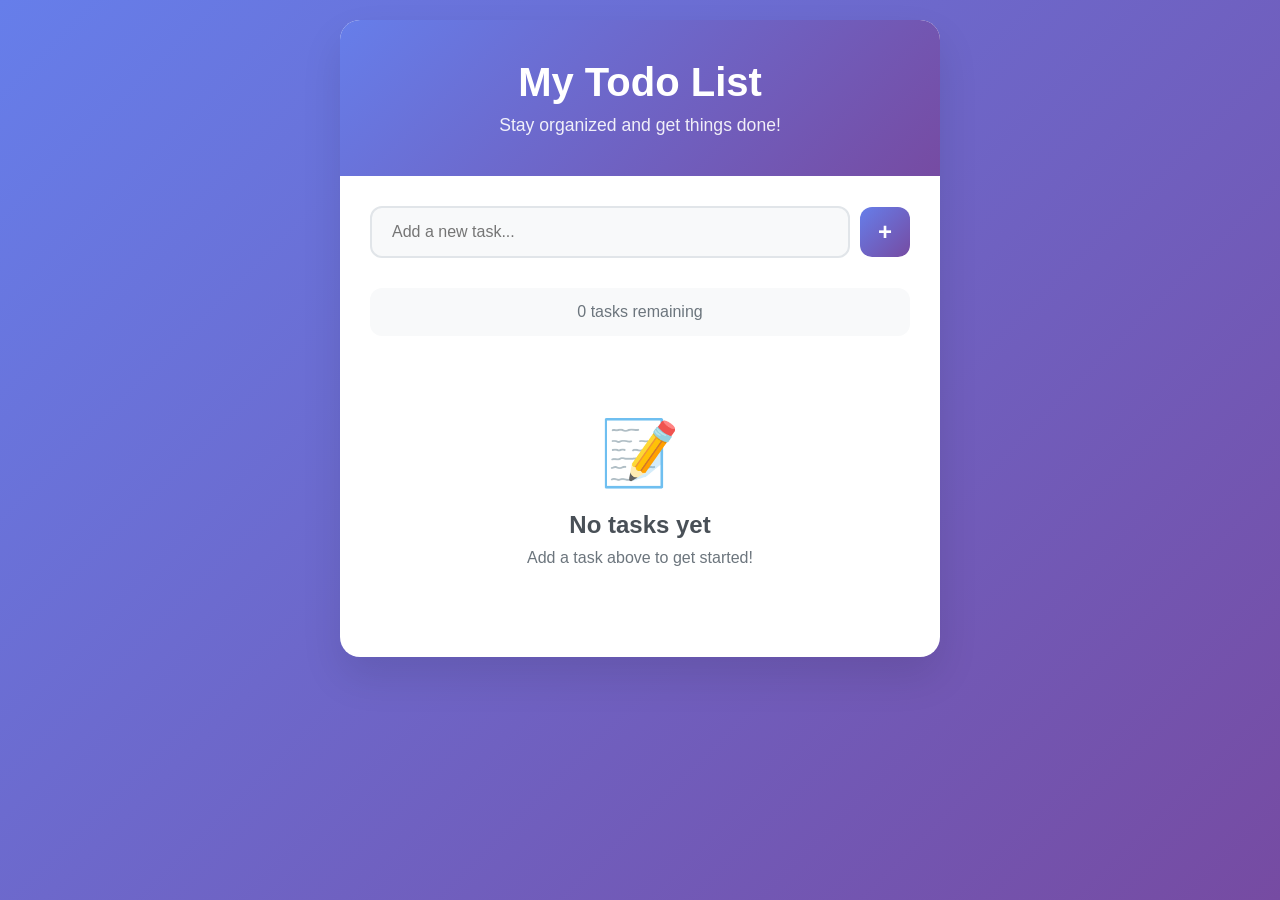
==== index.html @ cea110a5 "Update and rename todo.html to index.html" ====
<!DOCTYPE html>
<html lang="en">
<head>
    <meta charset="UTF-8">
    <meta name="viewport" content="width=device-width, initial-scale=1.0">
    <title>Todo List</title>
    <link rel="stylesheet" href="style.css">
</head>
<body>
    <div class="container">
        <header>
            <h1>My Todo List</h1>
            <p>Stay organized and get things done!</p>
        </header>
        
        <main>
            <form class="todo-form" id="todoForm">
                <div class="input-group">
                    <input 
                        type="text" 
                        id="todoInput" 
                        placeholder="Add a new task..." 
                        required
                        aria-label="New todo item"
                    >
                    <button type="submit" class="add-btn" aria-label="Add todo item">
                        <span>+</span>
                    </button>
                </div>
            </form>
            
            <div class="todo-stats">
                <span id="todoCount">0 tasks remaining</span>
            </div>
            
            <ul class="todo-list" id="todoList" role="list">
            </ul>
            
            <div class="empty-state" id="emptyState">
                <div class="empty-icon">📝</div>
                <h3>No tasks yet</h3>
                <p>Add a task above to get started!</p>
            </div>
        </main>
    </div>
    
    <script src="script.js"></script>
</body>
</html>
---- style.css ----
* {
  margin: 0;
  padding: 0;
  box-sizing: border-box;
}

body {
  font-family: -apple-system, BlinkMacSystemFont, "Segoe UI", Roboto, Oxygen, Ubuntu, Cantarell, sans-serif;
  background: linear-gradient(135deg, #667eea 0%, #764ba2 100%);
  min-height: 100vh;
  padding: 20px;
  color: #333;
}

.container {
  max-width: 600px;
  margin: 0 auto;
  background: white;
  border-radius: 20px;
  box-shadow: 0 20px 40px rgba(0, 0, 0, 0.1);
  overflow: hidden;
}

header {
  background: linear-gradient(135deg, #667eea 0%, #764ba2 100%);
  color: white;
  padding: 40px 30px;
  text-align: center;
}

header h1 {
  font-size: 2.5rem;
  font-weight: 700;
  margin-bottom: 10px;
}

header p {
  font-size: 1.1rem;
  opacity: 0.9;
}

main {
  padding: 30px;
}

.todo-form {
  margin-bottom: 30px;
}

.input-group {
  display: flex;
  gap: 10px;
  align-items: center;
}

#todoInput {
  flex: 1;
  padding: 15px 20px;
  border: 2px solid #e1e5e9;
  border-radius: 12px;
  font-size: 1rem;
  transition: all 0.3s ease;
  background: #f8f9fa;
}

#todoInput:focus {
  outline: none;
  border-color: #667eea;
  background: white;
  box-shadow: 0 0 0 3px rgba(102, 126, 234, 0.1);
}

.add-btn {
  width: 50px;
  height: 50px;
  border: none;
  background: linear-gradient(135deg, #667eea 0%, #764ba2 100%);
  color: white;
  border-radius: 12px;
  font-size: 1.5rem;
  font-weight: bold;
  cursor: pointer;
  transition: all 0.3s ease;
  display: flex;
  align-items: center;
  justify-content: center;
}

.add-btn:hover {
  transform: translateY(-2px);
  box-shadow: 0 5px 15px rgba(102, 126, 234, 0.4);
}

.add-btn:active {
  transform: translateY(0);
}

.todo-stats {
  margin-bottom: 20px;
  padding: 15px 20px;
  background: #f8f9fa;
  border-radius: 12px;
  text-align: center;
  font-weight: 500;
  color: #6c757d;
}

.todo-list {
  list-style: none;
  margin-bottom: 20px;
}

.todo-item {
  display: flex;
  align-items: center;
  padding: 15px 20px;
  margin-bottom: 10px;
  background: #f8f9fa;
  border-radius: 12px;
  transition: all 0.3s ease;
  animation: slideIn 0.3s ease;
}

.todo-item:hover {
  background: #e9ecef;
  transform: translateX(5px);
}

.todo-text {
  flex: 1;
  font-size: 1rem;
  color: #333;
  margin-right: 15px;
}

.todo-item.completed .todo-text {
  text-decoration: line-through;
  color: #6c757d;
  opacity: 0.7;
}

.todo-checkbox {
  width: 20px;
  height: 20px;
  margin-right: 15px;
  cursor: pointer;
  accent-color: #667eea;
}

.delete-btn {
  background: #dc3545;
  color: white;
  border: none;
  padding: 8px 12px;
  border-radius: 8px;
  cursor: pointer;
  font-size: 0.9rem;
  transition: all 0.3s ease;
}

.delete-btn:hover {
  background: #c82333;
  transform: scale(1.05);
}

.empty-state {
  text-align: center;
  padding: 60px 20px;
  color: #6c757d;
}

.empty-state.hidden {
  display: none;
}

.empty-icon {
  font-size: 4rem;
  margin-bottom: 20px;
}

.empty-state h3 {
  font-size: 1.5rem;
  margin-bottom: 10px;
  color: #495057;
}

.empty-state p {
  font-size: 1rem;
}

@keyframes slideIn {
  from {
    opacity: 0;
    transform: translateY(-10px);
  }
  to {
    opacity: 1;
    transform: translateY(0);
  }
}

@keyframes slideOut {
  from {
    opacity: 1;
    transform: translateX(0);
  }
  to {
    opacity: 0;
    transform: translateX(100px);
  }
}

.todo-item.removing {
  animation: slideOut 0.3s ease forwards;
}

/* Responsive Design */
@media (max-width: 768px) {
  body {
    padding: 10px;
  }

  .container {
    border-radius: 15px;
  }

  header {
    padding: 30px 20px;
  }

  header h1 {
    font-size: 2rem;
  }

  main {
    padding: 20px;
  }

  .input-group {
    flex-direction: column;
    gap: 15px;
  }

  #todoInput {
    width: 100%;
  }

  .add-btn {
    width: 100%;
    height: 50px;
  }
}
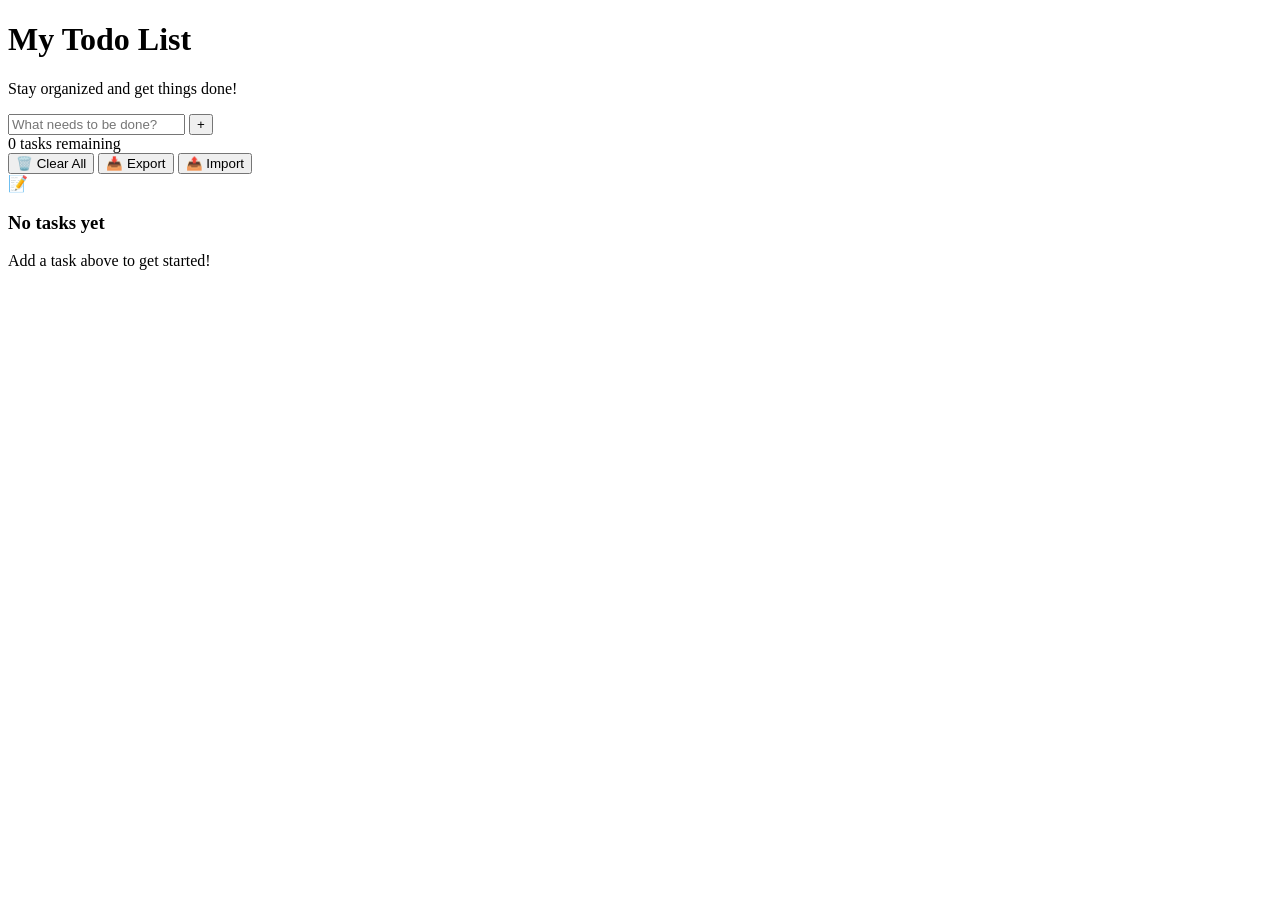
==== commit 3c768461: "Update index.html" ====
--- a/index.html
+++ b/index.html
@@ -3,8 +3,8 @@
 <head>
     <meta charset="UTF-8">
     <meta name="viewport" content="width=device-width, initial-scale=1.0">
-    <title>Todo List</title>
-    <link rel="stylesheet" href="style.css">
+    <title>Todo List App</title>
+    <link rel="stylesheet" href="styles.css">
 </head>
 <body>
     <div class="container">
@@ -19,7 +19,7 @@
                     <input 
                         type="text" 
                         id="todoInput" 
-                        placeholder="Add a new task..." 
+                        placeholder="What needs to be done?" 
                         required
                         aria-label="New todo item"
                     >
@@ -33,7 +33,21 @@
                 <span id="todoCount">0 tasks remaining</span>
             </div>
             
+            <div class="todo-management">
+              <button class="management-btn" id="clearAllBtn" title="Clear all tasks">
+                🗑️ Clear All
+              </button>
+              <button class="management-btn" id="exportBtn" title="Export tasks to file">
+                📥 Export
+              </button>
+              <input type="file" id="importFile" accept=".json" style="display: none;">
+              <button class="management-btn" id="importBtn" title="Import tasks from file">
+                📤 Import
+              </button>
+            </div>
+
             <ul class="todo-list" id="todoList" role="list">
+                <!-- Todo items will be dynamically added here -->
             </ul>
             
             <div class="empty-state" id="emptyState">
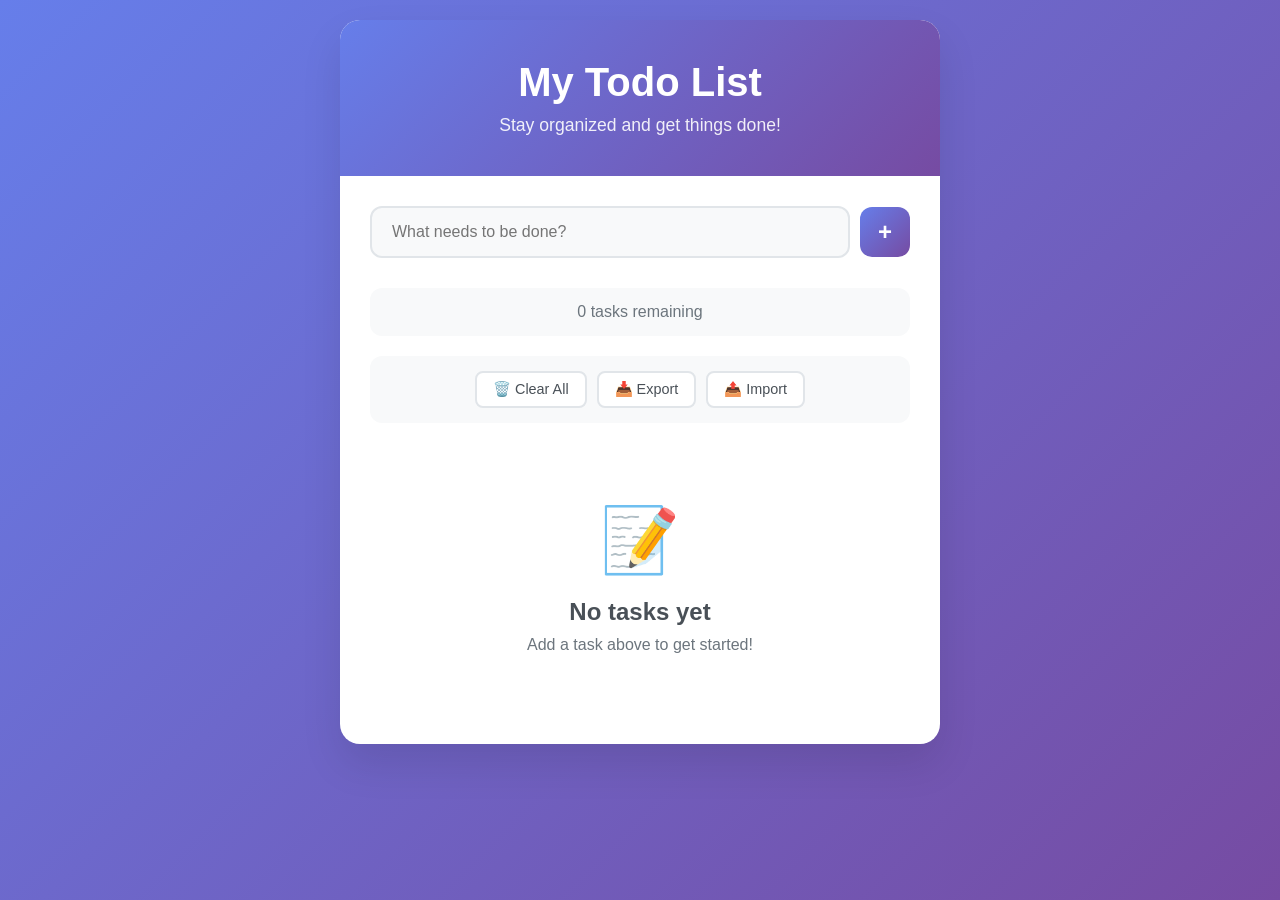
==== commit 42cfc66c: "Update index.html" ====
--- a/index.html
+++ b/index.html
@@ -4,7 +4,7 @@
     <meta charset="UTF-8">
     <meta name="viewport" content="width=device-width, initial-scale=1.0">
     <title>Todo List App</title>
-    <link rel="stylesheet" href="styles.css">
+    <link rel="stylesheet" href="style.css">
 </head>
 <body>
     <div class="container">
--- a/style.css
+++ b/style.css
@@ -0,0 +1,306 @@
+* {
+  margin: 0;
+  padding: 0;
+  box-sizing: border-box;
+}
+
+body {
+  font-family: -apple-system, BlinkMacSystemFont, "Segoe UI", Roboto, Oxygen, Ubuntu, Cantarell, sans-serif;
+  background: linear-gradient(135deg, #667eea 0%, #764ba2 100%);
+  min-height: 100vh;
+  padding: 20px;
+  color: #333;
+}
+
+.container {
+  max-width: 600px;
+  margin: 0 auto;
+  background: white;
+  border-radius: 20px;
+  box-shadow: 0 20px 40px rgba(0, 0, 0, 0.1);
+  overflow: hidden;
+}
+
+header {
+  background: linear-gradient(135deg, #667eea 0%, #764ba2 100%);
+  color: white;
+  padding: 40px 30px;
+  text-align: center;
+}
+
+header h1 {
+  font-size: 2.5rem;
+  font-weight: 700;
+  margin-bottom: 10px;
+}
+
+header p {
+  font-size: 1.1rem;
+  opacity: 0.9;
+}
+
+main {
+  padding: 30px;
+}
+
+.todo-form {
+  margin-bottom: 30px;
+}
+
+.input-group {
+  display: flex;
+  gap: 10px;
+  align-items: center;
+}
+
+#todoInput {
+  flex: 1;
+  padding: 15px 20px;
+  border: 2px solid #e1e5e9;
+  border-radius: 12px;
+  font-size: 1rem;
+  transition: all 0.3s ease;
+  background: #f8f9fa;
+}
+
+#todoInput:focus {
+  outline: none;
+  border-color: #667eea;
+  background: white;
+  box-shadow: 0 0 0 3px rgba(102, 126, 234, 0.1);
+}
+
+.add-btn {
+  width: 50px;
+  height: 50px;
+  border: none;
+  background: linear-gradient(135deg, #667eea 0%, #764ba2 100%);
+  color: white;
+  border-radius: 12px;
+  font-size: 1.5rem;
+  font-weight: bold;
+  cursor: pointer;
+  transition: all 0.3s ease;
+  display: flex;
+  align-items: center;
+  justify-content: center;
+}
+
+.add-btn:hover {
+  transform: translateY(-2px);
+  box-shadow: 0 5px 15px rgba(102, 126, 234, 0.4);
+}
+
+.add-btn:active {
+  transform: translateY(0);
+}
+
+.todo-stats {
+  margin-bottom: 20px;
+  padding: 15px 20px;
+  background: #f8f9fa;
+  border-radius: 12px;
+  text-align: center;
+  font-weight: 500;
+  color: #6c757d;
+}
+
+.todo-management {
+  display: flex;
+  gap: 10px;
+  margin-bottom: 20px;
+  padding: 15px 20px;
+  background: #f8f9fa;
+  border-radius: 12px;
+  justify-content: center;
+  flex-wrap: wrap;
+}
+
+.management-btn {
+  padding: 8px 16px;
+  border: 2px solid #e1e5e9;
+  background: white;
+  color: #495057;
+  border-radius: 8px;
+  cursor: pointer;
+  font-size: 0.9rem;
+  font-weight: 500;
+  transition: all 0.3s ease;
+  display: flex;
+  align-items: center;
+  gap: 5px;
+}
+
+.management-btn:hover {
+  border-color: #667eea;
+  color: #667eea;
+  transform: translateY(-1px);
+  box-shadow: 0 2px 8px rgba(102, 126, 234, 0.2);
+}
+
+.management-btn:active {
+  transform: translateY(0);
+}
+
+.storage-error,
+.message {
+  animation: slideIn 0.3s ease;
+}
+
+.todo-list {
+  list-style: none;
+  margin-bottom: 20px;
+}
+
+.todo-item {
+  display: flex;
+  align-items: center;
+  padding: 15px 20px;
+  margin-bottom: 10px;
+  background: #f8f9fa;
+  border-radius: 12px;
+  transition: all 0.3s ease;
+  animation: slideIn 0.3s ease;
+}
+
+.todo-item:hover {
+  background: #e9ecef;
+  transform: translateX(5px);
+}
+
+.todo-text {
+  flex: 1;
+  font-size: 1rem;
+  color: #333;
+  margin-right: 15px;
+}
+
+.todo-item.completed .todo-text {
+  text-decoration: line-through;
+  color: #6c757d;
+  opacity: 0.7;
+}
+
+.todo-checkbox {
+  width: 20px;
+  height: 20px;
+  margin-right: 15px;
+  cursor: pointer;
+  accent-color: #667eea;
+}
+
+.delete-btn {
+  background: #dc3545;
+  color: white;
+  border: none;
+  padding: 8px 12px;
+  border-radius: 8px;
+  cursor: pointer;
+  font-size: 0.9rem;
+  transition: all 0.3s ease;
+}
+
+.delete-btn:hover {
+  background: #c82333;
+  transform: scale(1.05);
+}
+
+.empty-state {
+  text-align: center;
+  padding: 60px 20px;
+  color: #6c757d;
+}
+
+.empty-state.hidden {
+  display: none;
+}
+
+.empty-icon {
+  font-size: 4rem;
+  margin-bottom: 20px;
+}
+
+.empty-state h3 {
+  font-size: 1.5rem;
+  margin-bottom: 10px;
+  color: #495057;
+}
+
+.empty-state p {
+  font-size: 1rem;
+}
+
+@keyframes slideIn {
+  from {
+    opacity: 0;
+    transform: translateY(-10px);
+  }
+  to {
+    opacity: 1;
+    transform: translateY(0);
+  }
+}
+
+@keyframes slideOut {
+  from {
+    opacity: 1;
+    transform: translateX(0);
+  }
+  to {
+    opacity: 0;
+    transform: translateX(100px);
+  }
+}
+
+.todo-item.removing {
+  animation: slideOut 0.3s ease forwards;
+}
+
+/* Responsive Design */
+@media (max-width: 768px) {
+  body {
+    padding: 10px;
+  }
+
+  .container {
+    border-radius: 15px;
+  }
+
+  header {
+    padding: 30px 20px;
+  }
+
+  header h1 {
+    font-size: 2rem;
+  }
+
+  main {
+    padding: 20px;
+  }
+
+  .input-group {
+    flex-direction: column;
+    gap: 15px;
+  }
+
+  #todoInput {
+    width: 100%;
+  }
+
+  .add-btn {
+    width: 100%;
+    height: 50px;
+  }
+}
+
+@media (max-width: 768px) {
+  .todo-management {
+    padding: 15px;
+  }
+
+  .management-btn {
+    flex: 1;
+    justify-content: center;
+    min-width: 100px;
+  }
+}
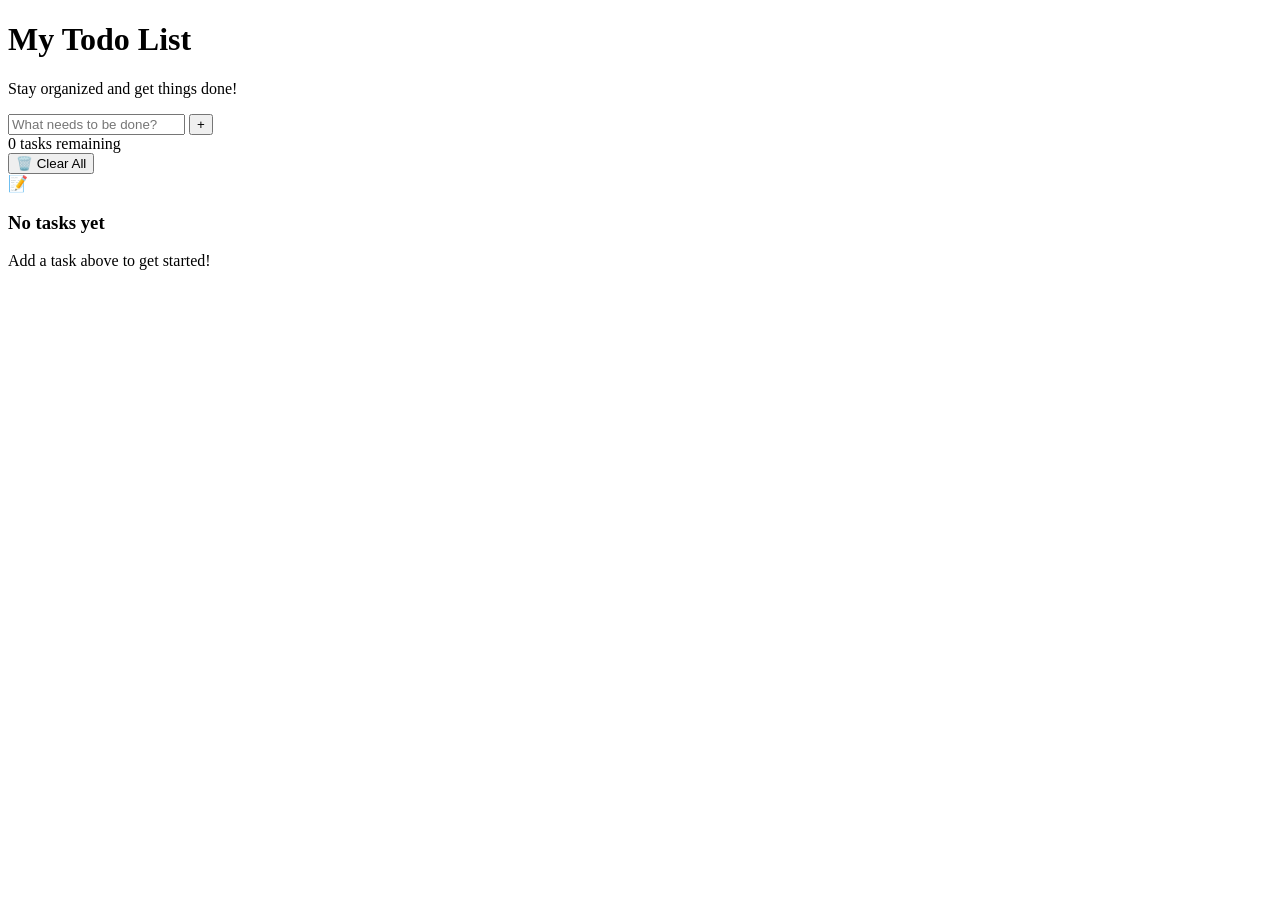
==== commit db7543ad: "Update index.html" ====
--- a/index.html
+++ b/index.html
@@ -4,7 +4,7 @@
     <meta charset="UTF-8">
     <meta name="viewport" content="width=device-width, initial-scale=1.0">
     <title>Todo List App</title>
-    <link rel="stylesheet" href="style.css">
+    <link rel="stylesheet" href="styles.css">
 </head>
 <body>
     <div class="container">
@@ -37,13 +37,6 @@
               <button class="management-btn" id="clearAllBtn" title="Clear all tasks">
                 🗑️ Clear All
               </button>
-              <button class="management-btn" id="exportBtn" title="Export tasks to file">
-                📥 Export
-              </button>
-              <input type="file" id="importFile" accept=".json" style="display: none;">
-              <button class="management-btn" id="importBtn" title="Import tasks from file">
-                📤 Import
-              </button>
             </div>
 
             <ul class="todo-list" id="todoList" role="list">
